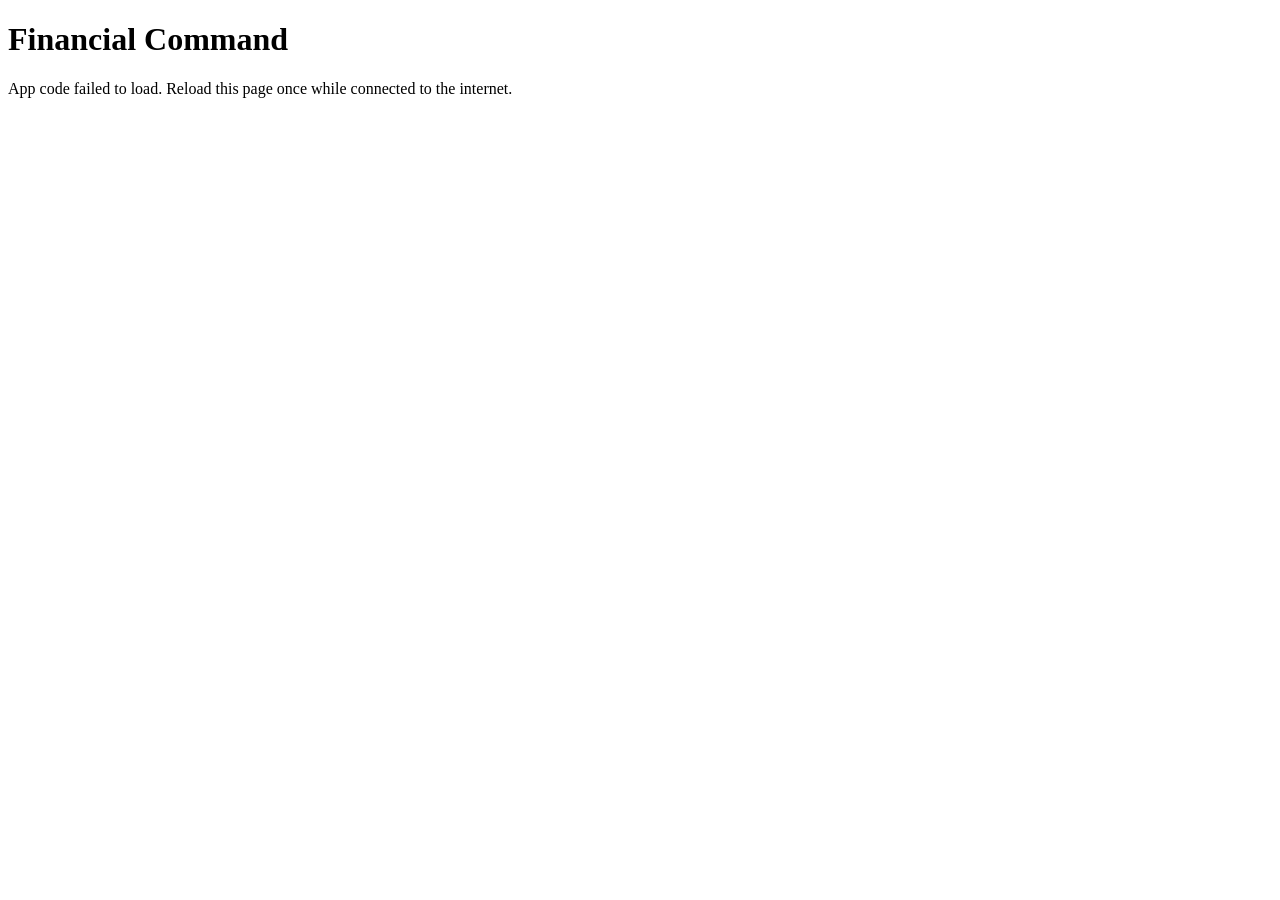
==== financial-command/index.html @ 8ddc14e4 "Fix Financial Command blank startup and add stable app path" ====
<!doctype html>
<html lang="en">
<head>
  <meta charset="utf-8">
  <meta name="viewport" content="width=device-width,initial-scale=1,viewport-fit=cover,user-scalable=no">
  <meta name="theme-color" content="#f2f2f7" id="themeColor">
  <meta name="referrer" content="no-referrer">
  <meta name="format-detection" content="telephone=no">
  <meta name="apple-mobile-web-app-capable" content="yes">
  <meta name="apple-mobile-web-app-status-bar-style" content="default">
  <meta name="apple-mobile-web-app-title" content="FinCommand">
  <meta http-equiv="Content-Security-Policy" content="default-src 'self'; script-src 'self'; style-src 'self'; img-src 'self' data:; connect-src 'self' https://raw.githubusercontent.com; object-src 'none'; base-uri 'none'; form-action 'none'; frame-ancestors 'none'; frame-src 'none'; worker-src 'self'; manifest-src 'self'">
  <link rel="manifest" href="manifest.webmanifest">
  <link rel="icon" href="icon.svg">
  <link rel="stylesheet" href="styles.css">
  <title>Financial Command</title>
</head>
<body>
  <div id="shell">
    <header class="app-header">
      <div>
        <div class="app-kicker">Financial Command</div>
        <h1 id="pageTitle">Overview</h1>
      </div>
      <div class="header-actions">
        <span id="headerSync" class="sync-indicator" aria-label="Sync status"><span class="sync-dot"></span><span class="sync-label">Local</span></span>
        <button id="lock" class="icon-button hidden" type="button" aria-label="Lock vault" title="Lock">
          <svg viewBox="0 0 24 24" aria-hidden="true"><path d="M7 10V7a5 5 0 0 1 10 0v3m-11 0h12a1 1 0 0 1 1 1v9H5v-9a1 1 0 0 1 1-1Z"/></svg>
        </button>
      </div>
    </header>

    <main class="content">
      <section id="setup" class="auth-card hidden">
        <div class="auth-mark">FC</div>
        <h2>Create private vault</h2>
        <p>Financial snapshots and the device sync key are encrypted in this browser. Your passphrase is never stored.</p>
        <form id="setupForm" class="form-stack">
          <label>Passphrase<input id="p1" type="password" minlength="10" autocomplete="new-password" required></label>
          <label>Confirm passphrase<input id="p2" type="password" minlength="10" autocomplete="new-password" required></label>
          <button class="primary-button" type="submit">Create vault</button>
          <p id="setupMsg" class="form-message" aria-live="polite"></p>
        </form>
      </section>

      <section id="unlock" class="auth-card hidden">
        <div class="auth-mark">FC</div>
        <h2>Unlock Financial Command</h2>
        <p>Decryption happens on this device.</p>
        <form id="unlockForm" class="form-stack">
          <label>Passphrase<input id="up" type="password" autocomplete="current-password" required></label>
          <button class="primary-button" type="submit">Unlock</button>
          <p id="unlockMsg" class="form-message" aria-live="polite"></p>
        </form>
      </section>

      <div id="app" class="hidden">
        <section class="tab-view active" data-view="overview" aria-labelledby="tab-overview">
          <div class="status-card">
            <div class="status-topline">
              <div class="status-badge"><span id="statusDot" class="status-dot"></span><span id="statusText">NO DATA</span></div>
              <div class="asof"><span id="reportDate">—</span><small id="freshness">No report yet</small></div>
            </div>
            <p id="bottomLine" class="status-summary">Automatic encrypted sync is available after pairing.</p>
            <div id="qualityFlags" class="quality-row"></div>
          </div>

          <div class="metric-strip" role="list">
            <article role="listitem"><span>Known assets</span><strong id="knownAssets">—</strong><small id="assetDelta">—</small></article>
            <article role="listitem"><span>Invested</span><strong id="investedAssets">—</strong><small>tracked capital</small></article>
            <article role="listitem"><span>Liquid cash</span><strong id="liquidCash">—</strong><small id="cashCoverage">—</small></article>
          </div>

          <section class="section-block">
            <div class="section-header">
              <div><span class="section-label">Trend</span><h2>Balance history</h2></div>
              <div class="segmented" id="trendControl" role="tablist" aria-label="Trend metric">
                <button class="segment active" data-trend="assets" type="button">Assets</button>
                <button class="segment" data-trend="cash" type="button">Cash</button>
              </div>
            </div>
            <div class="chart-card">
              <div class="chart-head"><strong id="trendValue">—</strong><span id="trendChange">No history</span></div>
              <svg id="trendChart" class="line-chart" viewBox="0 0 600 190" preserveAspectRatio="none" role="img" aria-label="Financial trend chart"></svg>
              <div id="trendDates" class="chart-axis"><span>—</span><span>—</span></div>
            </div>
          </section>

          <section class="section-block">
            <div class="section-header"><div><span class="section-label">Today</span><h2>Decision queue</h2></div></div>
            <div class="decision-list">
              <article class="decision primary-decision"><span class="decision-index">01</span><div><small>Highest value</small><p id="highestAction">—</p></div></article>
              <article class="decision"><span class="decision-index">02</span><div><small>Core action</small><p id="coreAction">—</p></div></article>
              <article class="decision"><span class="decision-index">03</span><div><small>Speculative</small><p id="specAction">—</p></div></article>
            </div>
          </section>

          <section class="section-block">
            <div class="section-header"><div><span class="section-label">Liquidity</span><h2>Emergency runway</h2></div><span id="liquidityGate" class="pill">Unknown</span></div>
            <div class="runway-card">
              <div class="ring-wrap">
                <svg class="progress-ring" viewBox="0 0 120 120" aria-hidden="true"><circle class="ring-track" cx="60" cy="60" r="50"/><circle id="efRing" class="ring-value" cx="60" cy="60" r="50"/></svg>
                <div class="ring-label"><strong id="efPct">—</strong><span>funded</span></div>
              </div>
              <div class="runway-copy"><span>Emergency fund</span><strong id="efText">—</strong><div class="runway-row"><span>Immediate cash</span><b id="availableCash">—</b></div><div class="runway-row"><span>Near-term obligations</span><b id="obligations">—</b></div></div>
            </div>
          </section>
        </section>

        <section class="tab-view" data-view="cashflow" aria-labelledby="tab-cashflow">
          <section class="section-block first-block">
            <div class="section-header"><div><span class="section-label">This month</span><h2>Spending</h2></div><span id="spendVerdict" class="pill">—</span></div>
            <div class="big-number"><strong id="spendMtd">—</strong><span>reconciled economic spending</span></div>
            <div class="comparison-bars" id="spendBars"></div>
          </section>

          <section class="section-block">
            <div class="section-header"><div><span class="section-label">Behavior</span><h2>Signals</h2></div></div>
            <div id="spendObservations" class="signal-list"></div>
          </section>

          <section class="section-block">
            <div class="section-header"><div><span class="section-label">Cash controls</span><h2>Obligations & debt</h2></div></div>
            <div class="detail-grid">
              <article><span>Raw linked spend</span><strong id="spendRaw">—</strong></article>
              <article><span>3-mo average</span><strong id="spendAvg">—</strong></article>
              <article><span>Marketplace</span><strong id="marketplace">—</strong></article>
              <article><span>Revolving cards</span><strong id="revolving">—</strong></article>
              <article><span>Highest purchase APR</span><strong id="highestApr">—</strong></article>
              <article><span>Near-term obligations</span><strong id="obligations2">—</strong></article>
            </div>
          </section>
        </section>

        <section class="tab-view" data-view="portfolio" aria-labelledby="tab-portfolio">
          <section class="section-block first-block">
            <div class="section-header"><div><span class="section-label">Allocation</span><h2>Portfolio map</h2></div><span id="specBadge" class="pill">—</span></div>
            <div class="portfolio-layout">
              <div class="donut-wrap"><div id="portfolioDonut" class="donut"><div><strong id="portfolioTotal">—</strong><span>invested</span></div></div></div>
              <div id="portfolioLegend" class="legend"></div>
            </div>
          </section>

          <section class="section-block">
            <div class="section-header"><div><span class="section-label">Risk budget</span><h2>Concentration</h2></div></div>
            <div id="riskBars" class="risk-bars"></div>
          </section>

          <section class="section-block">
            <div class="section-header"><div><span class="section-label">Retirement</span><h2>Contribution controls</h2></div></div>
            <div class="retirement-card">
              <div class="retire-row"><span>TSP balance</span><strong id="tspBalance">—</strong></div>
              <div class="retire-row"><span>Roth TSP election</span><strong id="rothTspPct">—</strong></div>
              <div class="progress-row"><div><span>TSP employee YTD</span><strong id="tspProgressText">—</strong></div><div class="mini-track"><div id="tspBar" class="mini-fill"></div></div></div>
              <div class="progress-row"><div><span>IRA YTD</span><strong id="iraProgressText">—</strong></div><div class="mini-track"><div id="iraBar" class="mini-fill secondary"></div></div></div>
              <div class="target-mix"><span>TSP target</span><strong id="tspMix">—</strong></div>
            </div>
          </section>
        </section>

        <section class="tab-view" data-view="learn" aria-labelledby="tab-learn">
          <section class="section-block first-block">
            <div class="section-header"><div><span class="section-label">Build your edge</span><h2>Reading queue</h2></div><span id="readingCount" class="pill">0 complete</span></div>
            <div class="learn-progress"><div id="learnProgress" class="learn-progress-fill"></div></div>
            <div id="readingList" class="reading-list"></div>
          </section>
        </section>

        <section class="tab-view" data-view="settings" aria-labelledby="tab-settings">
          <section class="section-block first-block">
            <div class="section-header"><div><span class="section-label">Automatic sync</span><h2>Encrypted feed</h2></div><span id="syncState" class="pill">Not paired</span></div>
            <p id="syncDetail" class="settings-copy">Generate a device key, then send the public Sync Code to ChatGPT. The private key stays encrypted in this vault.</p>
            <div class="button-row"><button id="enableSync" class="primary-button" type="button">Enable sync</button><button id="copyCode" class="secondary-button hidden" type="button">Copy Sync Code</button><button id="syncNow" class="secondary-button hidden" type="button">Sync now</button></div>
            <p id="syncMsg" class="form-message" aria-live="polite"></p>
          </section>

          <section class="section-block">
            <details class="settings-details">
              <summary><span><small>Fallback</small>Manual report import</span><svg viewBox="0 0 24 24" aria-hidden="true"><path d="m9 6 6 6-6 6"/></svg></summary>
              <div class="details-body"><textarea id="json" rows="7" spellcheck="false" autocapitalize="off" autocomplete="off" placeholder='{"schema_version":"1.0", ...}'></textarea><button id="import" class="primary-button" type="button">Validate & import</button><p id="importMsg" class="form-message"></p></div>
            </details>
          </section>

          <section class="section-block">
            <div class="section-header"><div><span class="section-label">History</span><h2>Snapshots</h2></div><span id="historyCount" class="pill">0</span></div>
            <div id="historyList" class="history-list"></div>
          </section>

          <section class="section-block">
            <div class="section-header"><div><span class="section-label">App</span><h2>Privacy & updates</h2></div><span class="pill">v5.0.0</span></div>
            <div class="settings-list">
              <div><span>Appearance</span><strong>Follows iPhone system</strong></div>
              <div><span>App updates</span><strong>Automatic in place</strong></div>
              <div><span>Financial storage</span><strong>Encrypted locally</strong></div>
              <div><span>Network access</span><strong>App + encrypted feed only</strong></div>
            </div>
            <div class="button-row"><button id="export" class="secondary-button" type="button">Export encrypted backup</button><label class="file-button">Restore encrypted backup<input id="restoreBackup" type="file" accept="application/json,.json"></label><button id="wipe" class="destructive-button" type="button">Wipe local vault</button></div>
            <p id="privacyMsg" class="form-message"></p>
          </section>
        </section>
      </div>
    </main>

    <nav id="tabBar" class="tab-bar hidden" aria-label="Primary navigation">
      <button id="tab-overview" class="tab-button active" data-tab="overview" type="button" aria-current="page"><svg viewBox="0 0 24 24" aria-hidden="true"><path d="M4 13h6V4H4v9Zm0 7h6v-4H4v4Zm10 0h6v-9h-6v9Zm0-16v4h6V4h-6Z"/></svg><span>Overview</span></button>
      <button id="tab-cashflow" class="tab-button" data-tab="cashflow" type="button"><svg viewBox="0 0 24 24" aria-hidden="true"><path d="M4 18V9m5 9V5m5 13v-6m5 6V3"/></svg><span>Cashflow</span></button>
      <button id="tab-portfolio" class="tab-button" data-tab="portfolio" type="button"><svg viewBox="0 0 24 24" aria-hidden="true"><path d="M12 3v9h9A9 9 0 1 1 12 3Zm3 0a6 6 0 0 1 6 6h-6V3Z"/></svg><span>Portfolio</span></button>
      <button id="tab-learn" class="tab-button" data-tab="learn" type="button"><svg viewBox="0 0 24 24" aria-hidden="true"><path d="M4 5.5A3.5 3.5 0 0 1 7.5 2H11v17H7.5A3.5 3.5 0 0 0 4 22V5.5Zm16 0A3.5 3.5 0 0 0 16.5 2H13v17h3.5A3.5 3.5 0 0 1 20 22V5.5Z"/></svg><span>Learn</span></button>
      <button id="tab-settings" class="tab-button" data-tab="settings" type="button"><svg viewBox="0 0 24 24" aria-hidden="true"><path d="M12 15.5A3.5 3.5 0 1 0 12 8a3.5 3.5 0 0 0 0 7.5ZM19.4 15a1.8 1.8 0 0 0 .36 2l.06.06-2.76 2.76-.06-.06a1.8 1.8 0 0 0-2-.36 1.8 1.8 0 0 0-1.1 1.65V21H10v-.09A1.8 1.8 0 0 0 8.9 19.3a1.8 1.8 0 0 0-2 .36l-.06.06-2.76-2.76.06-.06a1.8 1.8 0 0 0 .36-2 1.8 1.8 0 0 0-1.65-1.1H2V10h.85A1.8 1.8 0 0 0 4.5 8.9a1.8 1.8 0 0 0-.36-2l-.06-.06 2.76-2.76.06.06a1.8 1.8 0 0 0 2 .36A1.8 1.8 0 0 0 10 2.85V2h4v.85a1.8 1.8 0 0 0 1.1 1.65 1.8 1.8 0 0 0 2-.36l.06-.06 2.76 2.76-.06.06a1.8 1.8 0 0 0-.36 2A1.8 1.8 0 0 0 21.15 10H22v4h-.85A1.8 1.8 0 0 0 19.4 15Z"/></svg><span>Settings</span></button>
    </nav>
  </div>
  <script src="app.js" defer></script>
</body>
</html>
---- financial-command/styles.css ----
:root {
  color-scheme: light dark;
  --bg: #f2f2f7;
  --surface: #ffffff;
  --surface-2: #f7f7fa;
  --surface-3: #ececf1;
  --text: #111114;
  --muted: #6b6b73;
  --subtle: #8e8e93;
  --line: rgba(60,60,67,.16);
  --line-strong: rgba(60,60,67,.28);
  --accent: #0a66c2;
  --accent-soft: rgba(10,102,194,.10);
  --green: #168343;
  --amber: #ad6800;
  --red: #c62828;
  --purple: #6f52a2;
  --cyan: #0e7490;
  --shadow: 0 1px 2px rgba(0,0,0,.03), 0 8px 26px rgba(0,0,0,.05);
  --safe-top: env(safe-area-inset-top, 0px);
  --safe-bottom: env(safe-area-inset-bottom, 0px);
}
@media (prefers-color-scheme: dark) {
  :root {
    --bg: #000000;
    --surface: #1c1c1e;
    --surface-2: #242426;
    --surface-3: #2c2c2e;
    --text: #f5f5f7;
    --muted: #a1a1a8;
    --subtle: #8e8e93;
    --line: rgba(235,235,245,.14);
    --line-strong: rgba(235,235,245,.24);
    --accent: #4aa3ff;
    --accent-soft: rgba(74,163,255,.12);
    --green: #4cc875;
    --amber: #ffb84d;
    --red: #ff6961;
    --purple: #b29ad8;
    --cyan: #67c7df;
    --shadow: none;
  }
}
* { box-sizing: border-box; }
html { -webkit-text-size-adjust: 100%; background: var(--bg); }
body { margin: 0; background: var(--bg); color: var(--text); font-family: -apple-system,BlinkMacSystemFont,"SF Pro Text","Segoe UI",sans-serif; font-size: 15px; -webkit-font-smoothing: antialiased; }
button,input,textarea { font: inherit; }
button { -webkit-tap-highlight-color: transparent; }
.hidden { display: none !important; }
#shell { min-height: 100dvh; }
.app-header { position: sticky; top: 0; z-index: 30; display: flex; align-items: flex-end; justify-content: space-between; gap: 14px; padding: calc(10px + var(--safe-top)) 18px 10px; background: color-mix(in srgb, var(--bg) 88%, transparent); backdrop-filter: saturate(180%) blur(22px); -webkit-backdrop-filter: saturate(180%) blur(22px); border-bottom: 1px solid var(--line); }
.app-kicker { color: var(--muted); font-size: 11px; font-weight: 600; letter-spacing: .02em; }
h1 { margin: 2px 0 0; font-size: 30px; line-height: 1.04; letter-spacing: -.035em; font-weight: 760; }
h2 { margin: 1px 0 0; font-size: 20px; letter-spacing: -.02em; }
.header-actions { display: flex; align-items: center; gap: 10px; padding-bottom: 2px; }
.sync-indicator { display: inline-flex; align-items: center; gap: 6px; color: var(--muted); font-size: 12px; font-weight: 600; }
.sync-dot { width: 7px; height: 7px; border-radius: 50%; background: var(--subtle); }
.sync-indicator.good .sync-dot { background: var(--green); }
.sync-indicator.warn .sync-dot { background: var(--amber); }
.sync-indicator.bad .sync-dot { background: var(--red); }
.icon-button { width: 38px; height: 38px; padding: 0; display: grid; place-items: center; background: var(--surface); border: 1px solid var(--line); border-radius: 50%; color: var(--text); box-shadow: var(--shadow); }
.icon-button svg { width: 18px; height: 18px; fill: none; stroke: currentColor; stroke-width: 1.8; stroke-linecap: round; stroke-linejoin: round; }
.content { max-width: 820px; margin: 0 auto; padding: 12px 14px calc(92px + var(--safe-bottom)); }
.auth-card { max-width: 430px; margin: 8vh auto 0; background: var(--surface); border: 1px solid var(--line); border-radius: 22px; padding: 22px; box-shadow: var(--shadow); }
.auth-mark { width: 46px; height: 46px; display: grid; place-items: center; border-radius: 12px; background: var(--text); color: var(--bg); font-weight: 800; letter-spacing: -.03em; margin-bottom: 24px; }
.auth-card h2 { font-size: 25px; }
.auth-card > p { margin: 8px 0 20px; color: var(--muted); line-height: 1.45; }
.form-stack { display: grid; gap: 14px; }
label { display: grid; gap: 7px; font-size: 13px; color: var(--muted); font-weight: 600; }
input,textarea { width: 100%; border: 1px solid var(--line-strong); border-radius: 12px; background: var(--surface-2); color: var(--text); padding: 12px 13px; font-size: 16px; outline: none; }
input:focus,textarea:focus { border-color: var(--accent); box-shadow: 0 0 0 3px var(--accent-soft); }
textarea { resize: vertical; min-height: 145px; font-family: ui-monospace,SFMono-Regular,Menlo,monospace; font-size: 13px; }
.primary-button,.secondary-button,.destructive-button,.file-button { min-height: 44px; border-radius: 11px; padding: 10px 14px; font-weight: 700; border: 1px solid transparent; cursor: pointer; }
.primary-button { background: var(--accent); color: white; }
.secondary-button { background: var(--surface-2); color: var(--text); border-color: var(--line); }
.destructive-button { background: transparent; color: var(--red); border-color: color-mix(in srgb,var(--red) 36%,transparent); }
.file-button { min-height:44px; display:inline-flex; align-items:center; justify-content:center; border-radius:11px; padding:10px 14px; font-weight:700; background:var(--surface-2); color:var(--text); border:1px solid var(--line); cursor:pointer; }
.file-button input { display:none; }
.form-message { min-height: 17px; margin: 0; color: var(--muted); font-size: 12px; line-height: 1.4; }
.tab-view { display: none; }
.tab-view.active { display: block; animation: viewIn .16s ease-out; }
@keyframes viewIn { from { opacity: .55; transform: translateY(2px); } to { opacity: 1; transform: none; } }
.status-card { padding: 16px; margin-bottom: 12px; border-radius: 18px; background: var(--surface); border: 1px solid var(--line); box-shadow: var(--shadow); }
.status-topline { display: flex; align-items: flex-start; justify-content: space-between; gap: 12px; }
.status-badge { display: inline-flex; align-items: center; gap: 8px; font-size: 13px; font-weight: 800; letter-spacing: .035em; }
.status-dot { width: 9px; height: 9px; border-radius: 50%; background: var(--subtle); }
.status-dot.GREEN { background: var(--green); }.status-dot.YELLOW { background: var(--amber); }.status-dot.RED { background: var(--red); }
.asof { text-align: right; display: grid; gap: 2px; }
.asof > span { font-weight: 700; font-size: 13px; }.asof small { color: var(--muted); font-size: 11px; }
.status-summary { font-size: 16px; line-height: 1.4; margin: 16px 0 12px; max-width: 670px; }
.quality-row { display: flex; flex-wrap: wrap; gap: 6px; }
.quality-chip { display: inline-flex; align-items: center; min-height: 25px; padding: 4px 8px; background: var(--surface-2); border-radius: 7px; color: var(--muted); font-size: 11px; font-weight: 600; }
.quality-chip.warn { color: var(--amber); }.quality-chip.bad { color: var(--red); }.quality-chip.good { color: var(--green); }
.metric-strip { display: grid; grid-template-columns: repeat(3,minmax(0,1fr)); gap: 8px; margin-bottom: 22px; }
.metric-strip article { min-width: 0; background: var(--surface); border: 1px solid var(--line); border-radius: 15px; padding: 13px; }
.metric-strip span,.metric-strip small { display: block; color: var(--muted); font-size: 11px; }
.metric-strip strong { display: block; margin: 5px 0 3px; font-size: clamp(18px,5vw,24px); letter-spacing: -.035em; white-space: nowrap; overflow: hidden; text-overflow: ellipsis; }
.section-block { margin: 0 0 26px; }.first-block { margin-top: 4px; }
.section-header { min-height: 43px; display: flex; align-items: flex-end; justify-content: space-between; gap: 12px; margin: 0 2px 9px; }
.section-label { display: block; color: var(--muted); font-size: 10px; font-weight: 700; text-transform: uppercase; letter-spacing: .08em; }
.segmented { display: flex; padding: 2px; border-radius: 9px; background: var(--surface-3); }
.segment { min-height: 30px; padding: 5px 10px; border: 0; border-radius: 7px; background: transparent; color: var(--muted); font-size: 12px; font-weight: 650; }
.segment.active { background: var(--surface); color: var(--text); box-shadow: 0 1px 3px rgba(0,0,0,.08); }
.chart-card,.runway-card,.retirement-card { background: var(--surface); border: 1px solid var(--line); border-radius: 17px; padding: 14px; box-shadow: var(--shadow); }
.chart-head { display: flex; align-items: baseline; justify-content: space-between; gap: 12px; }
.chart-head strong { font-size: 28px; letter-spacing: -.04em; }.chart-head span { font-size: 12px; color: var(--muted); }
.line-chart { display: block; width: 100%; height: 155px; overflow: visible; margin-top: 5px; }
.chart-axis { display: flex; justify-content: space-between; color: var(--subtle); font-size: 10px; }
.decision-list { background: var(--surface); border: 1px solid var(--line); border-radius: 17px; overflow: hidden; }
.decision { display: grid; grid-template-columns: 35px minmax(0,1fr); gap: 10px; padding: 14px; border-bottom: 1px solid var(--line); }
.decision:last-child { border-bottom: 0; }.primary-decision { background: linear-gradient(90deg,var(--accent-soft),transparent 65%); }
.decision-index { color: var(--subtle); font-size: 11px; font-weight: 700; padding-top: 2px; }
.decision small { color: var(--muted); font-size: 10px; text-transform: uppercase; letter-spacing: .07em; font-weight: 700; }
.decision p { margin: 3px 0 0; line-height: 1.35; font-weight: 580; }
.pill { min-height: 26px; display: inline-flex; align-items: center; border-radius: 999px; padding: 4px 9px; background: var(--surface-3); color: var(--muted); font-size: 11px; font-weight: 700; white-space: nowrap; }
.pill.good { color: var(--green); background: color-mix(in srgb,var(--green) 12%,transparent); }.pill.warn { color: var(--amber); background: color-mix(in srgb,var(--amber) 12%,transparent); }.pill.bad { color: var(--red); background: color-mix(in srgb,var(--red) 12%,transparent); }
.runway-card { display: grid; grid-template-columns: 116px minmax(0,1fr); align-items: center; gap: 16px; }
.ring-wrap { position: relative; width: 112px; height: 112px; }.progress-ring { width: 112px; height: 112px; transform: rotate(-90deg); }
.ring-track,.ring-value { fill: none; stroke-width: 9; }.ring-track { stroke: var(--surface-3); }.ring-value { stroke: var(--accent); stroke-linecap: round; stroke-dasharray: 314.159; stroke-dashoffset: 314.159; transition: stroke-dashoffset .3s ease; }
.ring-label { position: absolute; inset: 0; display: grid; place-content: center; text-align: center; }.ring-label strong { font-size: 21px; }.ring-label span { color: var(--muted); font-size: 10px; }
.runway-copy > span { color: var(--muted); font-size: 11px; }.runway-copy > strong { display: block; margin: 3px 0 10px; font-size: 23px; letter-spacing: -.03em; }
.runway-row { display: flex; justify-content: space-between; gap: 12px; padding-top: 8px; margin-top: 7px; border-top: 1px solid var(--line); font-size: 12px; }.runway-row span { color: var(--muted); }
.big-number { background: var(--surface); border: 1px solid var(--line); border-radius: 17px 17px 0 0; padding: 16px; border-bottom: 0; }.big-number strong { display: block; font-size: 34px; letter-spacing: -.045em; }.big-number span { color: var(--muted); font-size: 12px; }
.comparison-bars { display: grid; gap: 11px; background: var(--surface); border: 1px solid var(--line); border-radius: 0 0 17px 17px; padding: 5px 16px 15px; }
.comp-row { display: grid; grid-template-columns: 92px minmax(0,1fr) 72px; gap: 9px; align-items: center; }.comp-row span { color: var(--muted); font-size: 11px; }.comp-row strong { text-align: right; font-size: 12px; }
.comp-track { height: 9px; background: var(--surface-3); border-radius: 999px; overflow: hidden; }.comp-fill { height: 100%; background: var(--accent); border-radius: inherit; min-width: 2px; }.comp-fill.market { background: var(--purple); }.comp-fill.avg { background: var(--cyan); }
.signal-list { display: grid; gap: 8px; }.signal { display: grid; grid-template-columns: auto minmax(0,1fr); gap: 10px; padding: 13px 14px; background: var(--surface); border: 1px solid var(--line); border-radius: 14px; }
.signal-mark { width: 9px; height: 9px; border-radius: 50%; margin-top: 5px; background: var(--amber); }.signal.HEALTHY .signal-mark { background: var(--green); }.signal.CHANGE .signal-mark { background: var(--red); }
.signal strong { display: block; font-size: 14px; }.signal p { margin: 4px 0 0; color: var(--muted); font-size: 12px; line-height: 1.45; }
.detail-grid { display: grid; grid-template-columns: repeat(2,minmax(0,1fr)); gap: 8px; }.detail-grid article { background: var(--surface); border: 1px solid var(--line); border-radius: 14px; padding: 13px; }.detail-grid span { display: block; color: var(--muted); font-size: 11px; }.detail-grid strong { display: block; margin-top: 5px; font-size: 18px; letter-spacing: -.025em; }
.portfolio-layout { display: grid; grid-template-columns: 150px minmax(0,1fr); gap: 20px; align-items: center; background: var(--surface); border: 1px solid var(--line); border-radius: 17px; padding: 16px; }
.donut-wrap { display: grid; place-items: center; }.donut { width: 142px; aspect-ratio: 1; border-radius: 50%; display: grid; place-items: center; background: conic-gradient(var(--surface-3) 0 100%); position: relative; }
.donut::after { content: ""; position: absolute; width: 91px; aspect-ratio: 1; border-radius: 50%; background: var(--surface); }.donut > div { z-index: 1; text-align: center; max-width: 80px; }.donut strong { display: block; font-size: 19px; letter-spacing: -.03em; }.donut span { color: var(--muted); font-size: 10px; }
.legend { display: grid; gap: 10px; }.legend-row { display: grid; grid-template-columns: 10px 1fr auto; align-items: center; gap: 8px; font-size: 12px; }.legend-swatch { width: 8px; height: 8px; border-radius: 3px; }.legend-row span:nth-child(2) { color: var(--muted); }
.risk-bars { display: grid; gap: 9px; }.risk-row { background: var(--surface); border: 1px solid var(--line); border-radius: 14px; padding: 12px 13px; }.risk-top { display: flex; justify-content: space-between; align-items: baseline; gap: 12px; }.risk-top span { color: var(--muted); font-size: 11px; }.risk-top strong { font-size: 14px; }.risk-track { height: 7px; background: var(--surface-3); border-radius: 999px; margin-top: 8px; overflow: hidden; position: relative; }.risk-fill { height: 100%; border-radius: inherit; background: var(--accent); }.risk-fill.warn { background: var(--amber); }.risk-fill.risk { background: var(--purple); }
.retirement-card { display: grid; gap: 12px; }.retire-row,.target-mix { display: flex; justify-content: space-between; align-items: baseline; gap: 12px; }.retire-row span,.target-mix span,.progress-row span { color: var(--muted); font-size: 11px; }
.progress-row > div:first-child { display: flex; justify-content: space-between; gap: 12px; align-items: baseline; }.mini-track { height: 7px; background: var(--surface-3); border-radius: 999px; margin-top: 6px; overflow: hidden; }.mini-fill { width: 0; height: 100%; background: var(--accent); border-radius: inherit; }.mini-fill.secondary { background: var(--purple); }
.target-mix { padding-top: 10px; border-top: 1px solid var(--line); }
.learn-progress { height: 5px; border-radius: 999px; overflow: hidden; background: var(--surface-3); margin: 4px 2px 12px; }.learn-progress-fill { width: 0; height: 100%; background: var(--accent); transition: width .2s ease; }
.reading-list { display: grid; gap: 8px; }.reading-card { background: var(--surface); border: 1px solid var(--line); border-radius: 15px; overflow: hidden; }.reading-main { display: grid; grid-template-columns: 25px minmax(0,1fr); gap: 10px; padding: 13px; }.reading-check { width: 20px; height: 20px; margin: 1px 0 0; accent-color: var(--accent); }.reading-card h3 { margin: 0; font-size: 15px; line-height: 1.3; }.reading-card p { margin: 5px 0 0; color: var(--muted); font-size: 12px; line-height: 1.45; }.reading-meta { margin-top: 8px; display: flex; flex-wrap: wrap; gap: 5px; color: var(--subtle); font-size: 10px; }.reading-link { display: flex; justify-content: space-between; align-items: center; min-height: 42px; padding: 9px 13px; border-top: 1px solid var(--line); color: var(--accent); text-decoration: none; font-size: 12px; font-weight: 700; }
.settings-copy { color: var(--muted); line-height: 1.5; margin: 8px 2px 13px; }.button-row { display: flex; flex-wrap: wrap; gap: 8px; }.settings-details { background: var(--surface); border: 1px solid var(--line); border-radius: 15px; overflow: hidden; }.settings-details summary { list-style: none; display: flex; justify-content: space-between; align-items: center; gap: 12px; min-height: 54px; padding: 11px 14px; cursor: pointer; font-weight: 650; }.settings-details summary::-webkit-details-marker { display:none; }.settings-details summary small { display: block; color: var(--muted); font-size: 10px; font-weight: 600; }.settings-details summary svg { width: 18px; height: 18px; fill: none; stroke: currentColor; stroke-width: 1.8; transition: transform .15s ease; }.settings-details[open] summary svg { transform: rotate(90deg); }.details-body { border-top: 1px solid var(--line); padding: 13px; display: grid; gap: 10px; }
.history-list { background: var(--surface); border: 1px solid var(--line); border-radius: 15px; overflow: hidden; }.history-item { display: grid; grid-template-columns: 76px 1fr auto; gap: 10px; align-items: center; padding: 11px 13px; border-bottom: 1px solid var(--line); }.history-item:last-child { border-bottom: 0; }.history-date strong { display:block; font-size:12px; }.history-date small,.history-main small { color: var(--muted); font-size:10px; }.history-main strong { font-size:13px; }.history-status { font-size:10px; font-weight:800; }.history-status.GREEN { color:var(--green); }.history-status.YELLOW { color:var(--amber); }.history-status.RED { color:var(--red); }
.settings-list { background: var(--surface); border: 1px solid var(--line); border-radius: 15px; overflow: hidden; margin-bottom: 12px; }.settings-list > div { min-height: 46px; display:flex; align-items:center; justify-content:space-between; gap:12px; padding:10px 13px; border-bottom:1px solid var(--line); }.settings-list > div:last-child { border-bottom:0; }.settings-list span { color:var(--muted); font-size:12px; }.settings-list strong { text-align:right; font-size:12px; }
.tab-bar { position: fixed; left: 0; right: 0; bottom: 0; z-index: 40; display: grid; grid-template-columns: repeat(5,1fr); padding: 7px 9px calc(6px + var(--safe-bottom)); background: color-mix(in srgb,var(--surface) 90%,transparent); border-top: 1px solid var(--line); backdrop-filter: saturate(180%) blur(24px); -webkit-backdrop-filter: saturate(180%) blur(24px); }
.tab-button { min-width: 0; min-height: 46px; display: grid; justify-items: center; align-content: center; gap: 2px; border: 0; background: transparent; color: var(--subtle); padding: 3px 0; font-size: 9px; font-weight: 650; }.tab-button svg { width: 21px; height: 21px; fill: none; stroke: currentColor; stroke-width: 1.8; stroke-linecap: round; stroke-linejoin: round; }.tab-button.active { color: var(--accent); }
@media (max-width: 390px) { .content { padding-left: 11px; padding-right: 11px; }.metric-strip article { padding: 11px; }.metric-strip strong { font-size: 18px; }.portfolio-layout { grid-template-columns: 128px minmax(0,1fr); gap: 12px; }.donut { width: 122px; }.donut::after { width: 78px; }.runway-card { grid-template-columns: 105px minmax(0,1fr); gap: 12px; }.ring-wrap,.progress-ring { width: 100px; height: 100px; } }
@media (min-width: 700px) { .content { padding-top: 18px; }.metric-strip { grid-template-columns: repeat(3,1fr); }.detail-grid { grid-template-columns: repeat(3,1fr); }.tab-bar { left: 50%; transform: translateX(-50%); max-width: 760px; border: 1px solid var(--line); border-bottom: 0; border-radius: 18px 18px 0 0; } }
@media (prefers-reduced-motion: reduce) { * { animation: none !important; transition: none !important; scroll-behavior: auto !important; } }
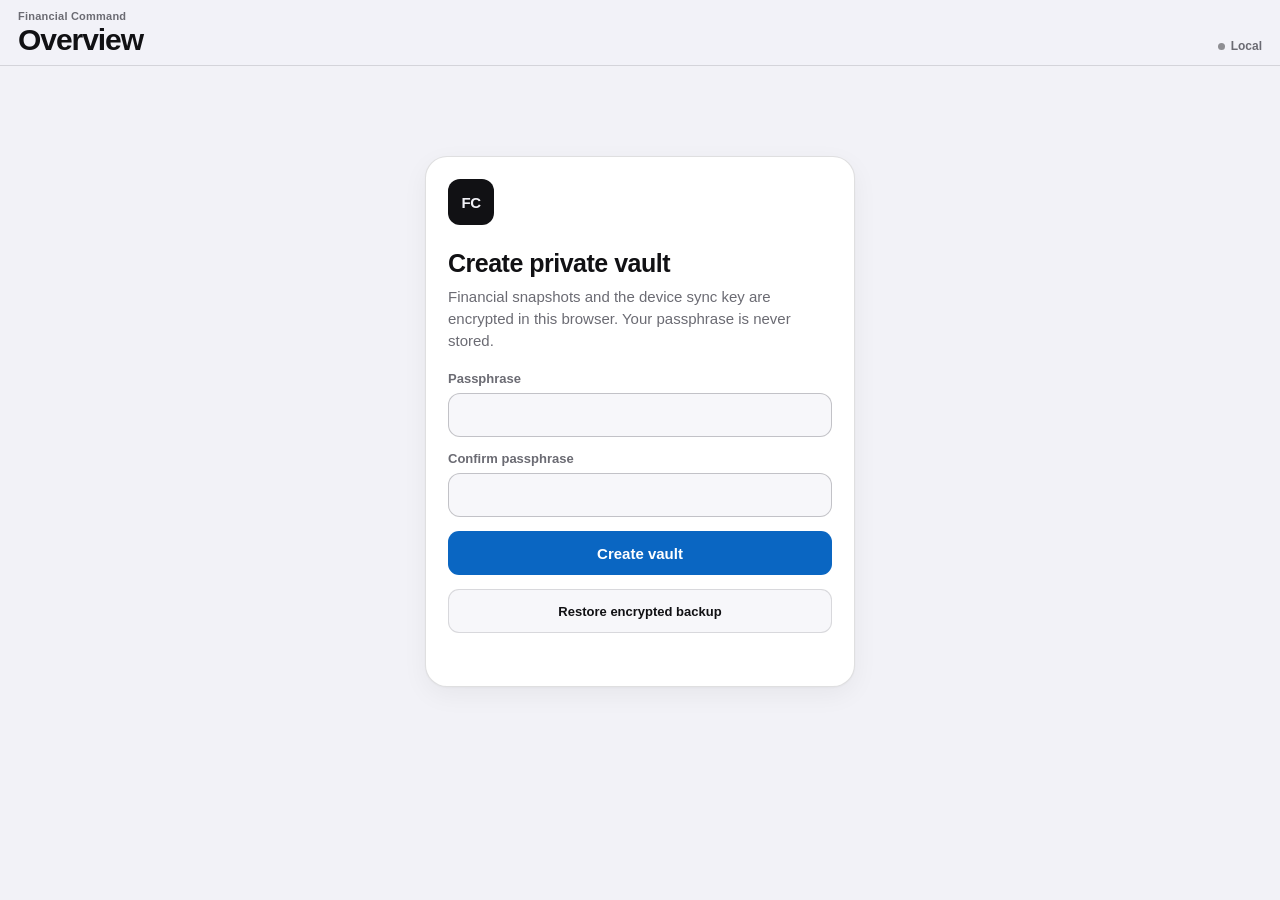
==== commit b6258bbe: "Release Financial Command v5.1.0 approved app improvements" ====
--- a/financial-command/index.html
+++ b/financial-command/index.html
@@ -39,6 +39,7 @@
           <label>Passphrase<input id="p1" type="password" minlength="10" autocomplete="new-password" required></label>
           <label>Confirm passphrase<input id="p2" type="password" minlength="10" autocomplete="new-password" required></label>
           <button class="primary-button" type="submit">Create vault</button>
+          <label class="file-button">Restore encrypted backup<input id="restoreBackupSetup" type="file" accept="application/json,.json"></label>
           <p id="setupMsg" class="form-message" aria-live="polite"></p>
         </form>
       </section>
@@ -187,10 +188,11 @@
           </section>
 
           <section class="section-block">
-            <div class="section-header"><div><span class="section-label">App</span><h2>Privacy & updates</h2></div><span class="pill">v5.0.0</span></div>
+            <div class="section-header"><div><span class="section-label">App</span><h2>Privacy & updates</h2></div><span id="appVersion" class="pill">Loading…</span></div>
             <div class="settings-list">
               <div><span>Appearance</span><strong>Follows iPhone system</strong></div>
               <div><span>App updates</span><strong>Automatic in place</strong></div>
+              <div><span>Build</span><strong id="appBuild">—</strong></div>
               <div><span>Financial storage</span><strong>Encrypted locally</strong></div>
               <div><span>Network access</span><strong>App + encrypted feed only</strong></div>
             </div>
--- a/financial-command/styles.css
+++ b/financial-command/styles.css
@@ -146,3 +146,8 @@
 @media (max-width: 390px) { .content { padding-left: 11px; padding-right: 11px; }.metric-strip article { padding: 11px; }.metric-strip strong { font-size: 18px; }.portfolio-layout { grid-template-columns: 128px minmax(0,1fr); gap: 12px; }.donut { width: 122px; }.donut::after { width: 78px; }.runway-card { grid-template-columns: 105px minmax(0,1fr); gap: 12px; }.ring-wrap,.progress-ring { width: 100px; height: 100px; } }
 @media (min-width: 700px) { .content { padding-top: 18px; }.metric-strip { grid-template-columns: repeat(3,1fr); }.detail-grid { grid-template-columns: repeat(3,1fr); }.tab-bar { left: 50%; transform: translateX(-50%); max-width: 760px; border: 1px solid var(--line); border-bottom: 0; border-radius: 18px 18px 0 0; } }
 @media (prefers-reduced-motion: reduce) { * { animation: none !important; transition: none !important; scroll-behavior: auto !important; } }
+
+.history-item { grid-template-columns: 76px minmax(0,1fr) auto auto; }
+.history-delete { min-width: 44px; min-height: 36px; border: 0; border-radius: 10px; padding: 0 9px; background: color-mix(in srgb,var(--red) 10%,transparent); color: var(--red); font: inherit; font-size: 11px; font-weight: 750; cursor: pointer; }
+.history-delete:focus-visible { outline: 2px solid var(--accent); outline-offset: 2px; }
+.history-empty { grid-template-columns: 1fr; }
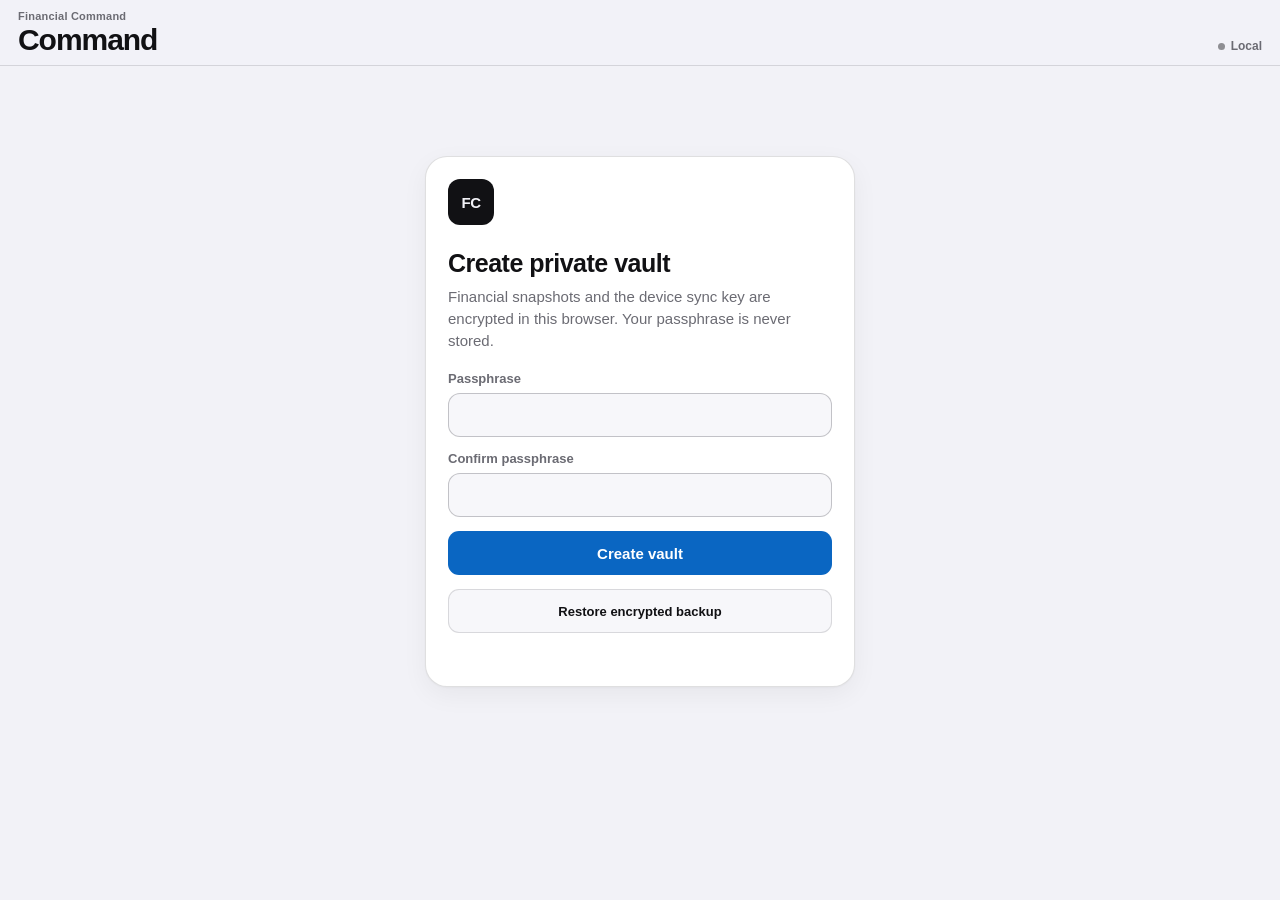
==== commit 94037c2a: "Release Financial Command 6.0 goal command center" ====
--- a/financial-command/index.html
+++ b/financial-command/index.html
@@ -9,7 +9,7 @@
   <meta name="apple-mobile-web-app-capable" content="yes">
   <meta name="apple-mobile-web-app-status-bar-style" content="default">
   <meta name="apple-mobile-web-app-title" content="FinCommand">
-  <meta http-equiv="Content-Security-Policy" content="default-src 'self'; script-src 'self'; style-src 'self'; img-src 'self' data:; connect-src 'self' https://raw.githubusercontent.com; object-src 'none'; base-uri 'none'; form-action 'none'; frame-ancestors 'none'; frame-src 'none'; worker-src 'self'; manifest-src 'self'">
+  <meta http-equiv="Content-Security-Policy" content="default-src 'self'; script-src 'self'; style-src 'self'; img-src 'self' data:; connect-src 'self'; object-src 'none'; base-uri 'none'; form-action 'none'; frame-ancestors 'none'; frame-src 'none'; worker-src 'self'; manifest-src 'self'">
   <link rel="manifest" href="manifest.webmanifest">
   <link rel="icon" href="icon.svg">
   <link rel="stylesheet" href="styles.css">
@@ -20,7 +20,7 @@
     <header class="app-header">
       <div>
         <div class="app-kicker">Financial Command</div>
-        <h1 id="pageTitle">Overview</h1>
+        <h1 id="pageTitle">Command</h1>
       </div>
       <div class="header-actions">
         <span id="headerSync" class="sync-indicator" aria-label="Sync status"><span class="sync-dot"></span><span class="sync-label">Local</span></span>
@@ -57,7 +57,7 @@
 
       <div id="app" class="hidden">
         <section class="tab-view active" data-view="overview" aria-labelledby="tab-overview">
-          <div class="status-card">
+          <div class="status-card" role="status" aria-live="polite">
             <div class="status-topline">
               <div class="status-badge"><span id="statusDot" class="status-dot"></span><span id="statusText">NO DATA</span></div>
               <div class="asof"><span id="reportDate">—</span><small id="freshness">No report yet</small></div>
@@ -82,7 +82,7 @@
             </div>
             <div class="chart-card">
               <div class="chart-head"><strong id="trendValue">—</strong><span id="trendChange">No history</span></div>
-              <svg id="trendChart" class="line-chart" viewBox="0 0 600 190" preserveAspectRatio="none" role="img" aria-label="Financial trend chart"></svg>
+              <svg id="trendChart" class="line-chart" viewBox="0 0 600 190" preserveAspectRatio="none" role="img" aria-label="Financial trend chart. Current value and change are provided in text above."></svg>
               <div id="trendDates" class="chart-axis"><span>—</span><span>—</span></div>
             </div>
           </section>
@@ -109,6 +109,18 @@
         </section>
 
         <section class="tab-view" data-view="cashflow" aria-labelledby="tab-cashflow">
+          <section class="section-block first-block">
+            <div class="section-header"><div><span class="section-label">Protect first</span><h2>Cash required now</h2></div></div>
+            <div class="protect-grid" role="list"><article role="listitem"><span>Spendable now</span><strong id="protectCash">—</strong></article><article role="listitem"><span>Near-term required</span><strong id="protectDue">—</strong></article><article class="priority-gap" role="listitem"><span>Funding gap</span><strong id="protectGap">—</strong></article></div>
+          </section>
+
+          <section class="section-block">
+            <div class="section-header"><div><span class="section-label">Fund next</span><h2>Goal pipeline</h2></div><span id="monthlyGoalLoad" class="pill">Needs goal pacing</span></div>
+            <div id="goalConflict" class="signal WATCH">Goal capacity needs reliable income and target dates.</div>
+            <div id="goalList" class="goal-list"></div>
+            <details class="settings-details goal-editor"><summary><span><small>Private planning</small>Add a future goal</span><svg viewBox="0 0 24 24" aria-hidden="true"><path d="m9 6 6 6-6 6"/></svg></summary><form id="goalForm" class="details-body goal-form"><label>Goal name<input id="goalName" maxlength="60" required></label><div class="form-grid"><label>Target amount<input id="goalTarget" type="number" min="1" step="1" inputmode="decimal" required></label><label>Already saved<input id="goalCurrent" type="number" min="0" step="1" inputmode="decimal"></label></div><div class="form-grid"><label>Monthly plan<input id="goalMonthly" type="number" min="0" step="1" inputmode="decimal"></label><label>Target date<input id="goalDate" type="date"></label></div><label>Horizon<select id="goalHorizon"><option>Now</option><option>Next</option><option>Later</option><option>Long term</option></select></label><button class="primary-button" type="submit">Save goal locally</button><p id="goalMsg" class="form-message" aria-live="polite"></p></form></details>
+          </section>
+
           <section class="section-block first-block">
             <div class="section-header"><div><span class="section-label">This month</span><h2>Spending</h2></div><span id="spendVerdict" class="pill">—</span></div>
             <div class="big-number"><strong id="spendMtd">—</strong><span>reconciled economic spending</span></div>
@@ -136,6 +148,7 @@
         <section class="tab-view" data-view="portfolio" aria-labelledby="tab-portfolio">
           <section class="section-block first-block">
             <div class="section-header"><div><span class="section-label">Allocation</span><h2>Portfolio map</h2></div><span id="specBadge" class="pill">—</span></div>
+            <p id="portfolioSource" class="provenance">Integrated planning allocation · source pending</p>
             <div class="portfolio-layout">
               <div class="donut-wrap"><div id="portfolioDonut" class="donut"><div><strong id="portfolioTotal">—</strong><span>invested</span></div></div></div>
               <div id="portfolioLegend" class="legend"></div>
@@ -204,11 +217,11 @@
     </main>
 
     <nav id="tabBar" class="tab-bar hidden" aria-label="Primary navigation">
-      <button id="tab-overview" class="tab-button active" data-tab="overview" type="button" aria-current="page"><svg viewBox="0 0 24 24" aria-hidden="true"><path d="M4 13h6V4H4v9Zm0 7h6v-4H4v4Zm10 0h6v-9h-6v9Zm0-16v4h6V4h-6Z"/></svg><span>Overview</span></button>
-      <button id="tab-cashflow" class="tab-button" data-tab="cashflow" type="button"><svg viewBox="0 0 24 24" aria-hidden="true"><path d="M4 18V9m5 9V5m5 13v-6m5 6V3"/></svg><span>Cashflow</span></button>
-      <button id="tab-portfolio" class="tab-button" data-tab="portfolio" type="button"><svg viewBox="0 0 24 24" aria-hidden="true"><path d="M12 3v9h9A9 9 0 1 1 12 3Zm3 0a6 6 0 0 1 6 6h-6V3Z"/></svg><span>Portfolio</span></button>
+      <button id="tab-overview" class="tab-button active" data-tab="overview" type="button" aria-current="page"><svg viewBox="0 0 24 24" aria-hidden="true"><path d="M4 13h6V4H4v9Zm0 7h6v-4H4v4Zm10 0h6v-9h-6v9Zm0-16v4h6V4h-6Z"/></svg><span>Command</span></button>
+      <button id="tab-cashflow" class="tab-button" data-tab="cashflow" type="button"><svg viewBox="0 0 24 24" aria-hidden="true"><path d="M4 18V9m5 9V5m5 13v-6m5 6V3"/></svg><span>Plan</span></button>
+      <button id="tab-portfolio" class="tab-button" data-tab="portfolio" type="button"><svg viewBox="0 0 24 24" aria-hidden="true"><path d="M12 3v9h9A9 9 0 1 1 12 3Zm3 0a6 6 0 0 1 6 6h-6V3Z"/></svg><span>Invest</span></button>
       <button id="tab-learn" class="tab-button" data-tab="learn" type="button"><svg viewBox="0 0 24 24" aria-hidden="true"><path d="M4 5.5A3.5 3.5 0 0 1 7.5 2H11v17H7.5A3.5 3.5 0 0 0 4 22V5.5Zm16 0A3.5 3.5 0 0 0 16.5 2H13v17h3.5A3.5 3.5 0 0 1 20 22V5.5Z"/></svg><span>Learn</span></button>
-      <button id="tab-settings" class="tab-button" data-tab="settings" type="button"><svg viewBox="0 0 24 24" aria-hidden="true"><path d="M12 15.5A3.5 3.5 0 1 0 12 8a3.5 3.5 0 0 0 0 7.5ZM19.4 15a1.8 1.8 0 0 0 .36 2l.06.06-2.76 2.76-.06-.06a1.8 1.8 0 0 0-2-.36 1.8 1.8 0 0 0-1.1 1.65V21H10v-.09A1.8 1.8 0 0 0 8.9 19.3a1.8 1.8 0 0 0-2 .36l-.06.06-2.76-2.76.06-.06a1.8 1.8 0 0 0 .36-2 1.8 1.8 0 0 0-1.65-1.1H2V10h.85A1.8 1.8 0 0 0 4.5 8.9a1.8 1.8 0 0 0-.36-2l-.06-.06 2.76-2.76.06.06a1.8 1.8 0 0 0 2 .36A1.8 1.8 0 0 0 10 2.85V2h4v.85a1.8 1.8 0 0 0 1.1 1.65 1.8 1.8 0 0 0 2-.36l.06-.06 2.76 2.76-.06.06a1.8 1.8 0 0 0-.36 2A1.8 1.8 0 0 0 21.15 10H22v4h-.85A1.8 1.8 0 0 0 19.4 15Z"/></svg><span>Settings</span></button>
+      <button id="tab-settings" class="tab-button" data-tab="settings" type="button"><svg viewBox="0 0 24 24" aria-hidden="true"><path d="M12 15.5A3.5 3.5 0 1 0 12 8a3.5 3.5 0 0 0 0 7.5ZM19.4 15a1.8 1.8 0 0 0 .36 2l.06.06-2.76 2.76-.06-.06a1.8 1.8 0 0 0-2-.36 1.8 1.8 0 0 0-1.1 1.65V21H10v-.09A1.8 1.8 0 0 0 8.9 19.3a1.8 1.8 0 0 0-2 .36l-.06.06-2.76-2.76.06-.06a1.8 1.8 0 0 0 .36-2 1.8 1.8 0 0 0-1.65-1.1H2V10h.85A1.8 1.8 0 0 0 4.5 8.9a1.8 1.8 0 0 0-.36-2l-.06-.06 2.76-2.76.06.06a1.8 1.8 0 0 0 2 .36A1.8 1.8 0 0 0 10 2.85V2h4v.85a1.8 1.8 0 0 0 1.1 1.65 1.8 1.8 0 0 0 2-.36l.06-.06 2.76 2.76-.06.06a1.8 1.8 0 0 0-.36 2A1.8 1.8 0 0 0 21.15 10H22v4h-.85A1.8 1.8 0 0 0 19.4 15Z"/></svg><span>More</span></button>
     </nav>
   </div>
   <script src="app.js" defer></script>
--- a/financial-command/styles.css
+++ b/financial-command/styles.css
@@ -44,7 +44,7 @@
 * { box-sizing: border-box; }
 html { -webkit-text-size-adjust: 100%; background: var(--bg); }
 body { margin: 0; background: var(--bg); color: var(--text); font-family: -apple-system,BlinkMacSystemFont,"SF Pro Text","Segoe UI",sans-serif; font-size: 15px; -webkit-font-smoothing: antialiased; }
-button,input,textarea { font: inherit; }
+button,input,textarea,select { font: inherit; }
 button { -webkit-tap-highlight-color: transparent; }
 .hidden { display: none !important; }
 #shell { min-height: 100dvh; }
@@ -67,8 +67,9 @@
 .auth-card > p { margin: 8px 0 20px; color: var(--muted); line-height: 1.45; }
 .form-stack { display: grid; gap: 14px; }
 label { display: grid; gap: 7px; font-size: 13px; color: var(--muted); font-weight: 600; }
-input,textarea { width: 100%; border: 1px solid var(--line-strong); border-radius: 12px; background: var(--surface-2); color: var(--text); padding: 12px 13px; font-size: 16px; outline: none; }
+input,textarea,select { width: 100%; border: 1px solid var(--line-strong); border-radius: 12px; background: var(--surface-2); color: var(--text); padding: 12px 13px; font-size: 16px; outline: none; }
 input:focus,textarea:focus { border-color: var(--accent); box-shadow: 0 0 0 3px var(--accent-soft); }
+button:focus-visible,a:focus-visible,summary:focus-visible,input:focus-visible,textarea:focus-visible,select:focus-visible { outline: 3px solid var(--accent); outline-offset: 2px; }
 textarea { resize: vertical; min-height: 145px; font-family: ui-monospace,SFMono-Regular,Menlo,monospace; font-size: 13px; }
 .primary-button,.secondary-button,.destructive-button,.file-button { min-height: 44px; border-radius: 11px; padding: 10px 14px; font-weight: 700; border: 1px solid transparent; cursor: pointer; }
 .primary-button { background: var(--accent); color: white; }
@@ -151,3 +152,21 @@
 .history-delete { min-width: 44px; min-height: 36px; border: 0; border-radius: 10px; padding: 0 9px; background: color-mix(in srgb,var(--red) 10%,transparent); color: var(--red); font: inherit; font-size: 11px; font-weight: 750; cursor: pointer; }
 .history-delete:focus-visible { outline: 2px solid var(--accent); outline-offset: 2px; }
 .history-empty { grid-template-columns: 1fr; }
+
+.protect-grid { display:grid; grid-template-columns:repeat(3,minmax(0,1fr)); gap:8px; }
+.protect-grid article { background:var(--surface); border:1px solid var(--line); border-radius:15px; padding:13px; }
+.protect-grid span { display:block; color:var(--muted); font-size:11px; }
+.protect-grid strong { display:block; margin-top:5px; font-size:20px; letter-spacing:-.03em; }
+.protect-grid .priority-gap { background:color-mix(in srgb,var(--red) 8%,var(--surface)); border-color:color-mix(in srgb,var(--red) 26%,var(--line)); }
+.goal-list { display:grid; gap:8px; margin:9px 0; }
+.goal-card { background:var(--surface); border:1px solid var(--line); border-radius:15px; padding:13px; }
+.goal-top { display:flex; justify-content:space-between; gap:12px; align-items:flex-start; }
+.goal-top small { color:var(--muted); font-size:10px; text-transform:uppercase; letter-spacing:.06em; }
+.goal-top h3 { margin:3px 0 9px; font-size:16px; }
+.goal-top > strong { color:var(--accent); }
+.goal-meta { display:flex; flex-wrap:wrap; justify-content:space-between; gap:7px; color:var(--muted); font-size:10px; margin-top:8px; }
+.goal-delete { min-height:36px; margin-top:10px; border:0; border-radius:9px; padding:6px 10px; color:var(--red); background:color-mix(in srgb,var(--red) 10%,transparent); font-size:11px; font-weight:700; }
+.goal-editor { margin-top:9px; }
+.form-grid { display:grid; grid-template-columns:1fr 1fr; gap:10px; }
+.provenance,.data-warning { color:var(--muted); font-size:11px; line-height:1.45; margin:0 2px 9px; }
+@media (max-width:390px) { .protect-grid { grid-template-columns:1fr; } }
